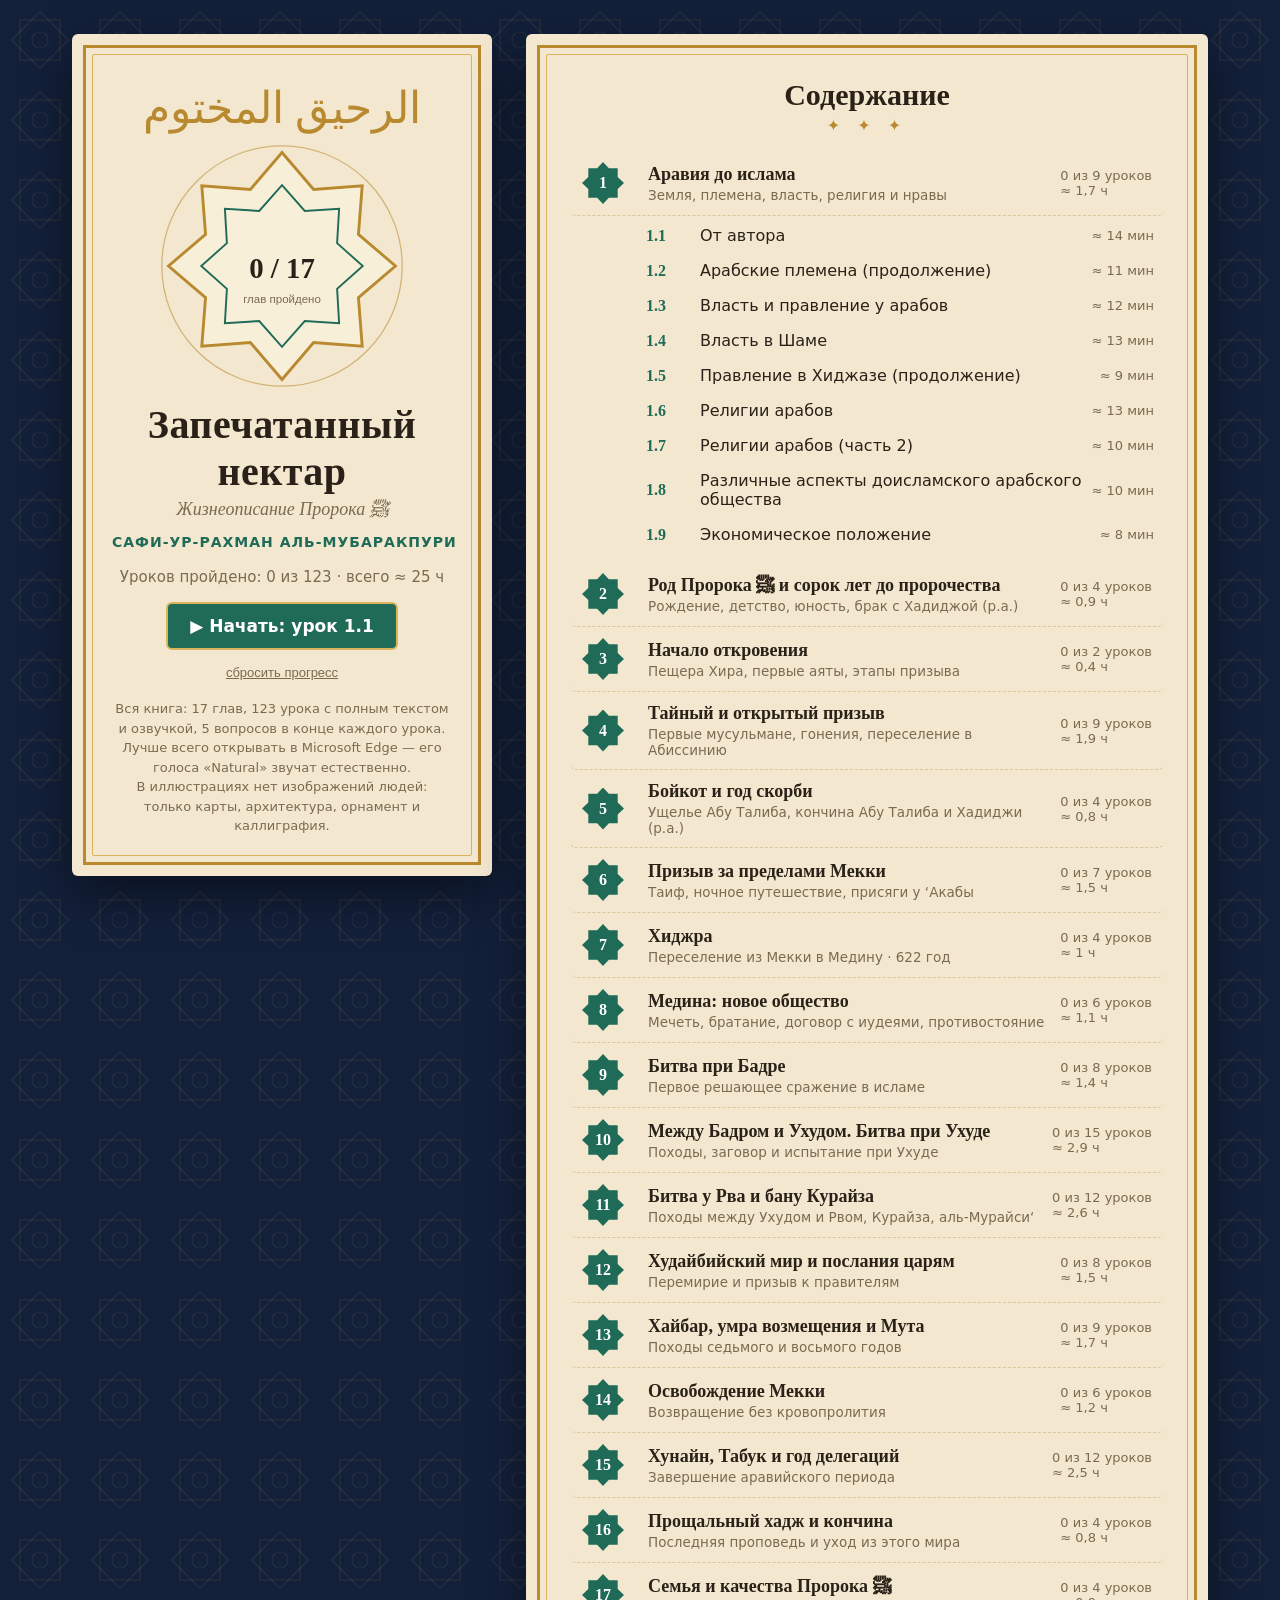
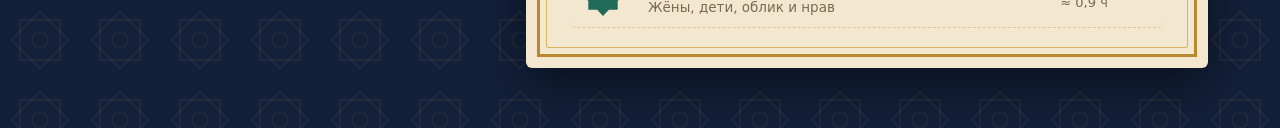
==== index.html @ 3b089b3a "Add files via upload" ====
<!doctype html><html lang="ru"><head><meta charset="utf-8"><meta name="viewport" content="width=device-width,initial-scale=1">
<title>Запечатанный нектар — интерактивная книга</title>
<style>
:root{--ink:#2a2118;--paper:#f3e8cf;--gold:#b8892f;--gold2:#d9b45a;--em:#1f6b57;--dim:#7a6a52;--night:#13203a}
*{box-sizing:border-box}html,body{margin:0}
body{min-height:100vh;background:var(--night);color:var(--ink);font-family:"Segoe UI",system-ui,sans-serif;
 background-image:url("data:image/svg+xml,%3Csvg xmlns='http://www.w3.org/2000/svg' width='80' height='80' viewBox='-40 -40 80 80'%3E%3Cg fill='none' stroke='%23d9b45a' stroke-opacity='.10' stroke-width='1.2'%3E%3Crect x='-20' y='-20' width='40' height='40'/%3E%3Crect x='-20' y='-20' width='40' height='40' transform='rotate(45)'/%3E%3Ccircle r='8'/%3E%3C/g%3E%3C/svg%3E")}
.wrap{max-width:1180px;margin:0 auto;padding:34px 22px 60px;display:grid;grid-template-columns:420px 1fr;gap:34px;align-items:start}
@media(max-width:960px){.wrap{grid-template-columns:minmax(0,1fr)}.cover{position:static}}
.card{background:var(--paper);border-radius:6px;box-shadow:0 18px 50px rgba(0,0,0,.45);position:relative;
 outline:3px solid var(--gold);outline-offset:-14px}
.card:after{content:"";position:absolute;inset:20px;border:1px solid var(--gold2);pointer-events:none;border-radius:2px}
.cover{padding:46px 40px 40px;text-align:center;position:sticky;top:24px}
.cover svg{width:250px;height:250px;display:block;margin:4px auto 10px}
.ar{font-family:"Amiri","Traditional Arabic","Arabic Typesetting","Noto Naskh Arabic","Segoe UI",serif;font-size:44px;color:var(--gold);direction:rtl;line-height:1.3}
h1{font-family:"Palatino Linotype",Palatino,"Book Antiqua",Georgia,serif;font-size:40px;margin:6px 0 4px;letter-spacing:.5px}
.sub{font-family:"Palatino Linotype",Palatino,Georgia,serif;font-style:italic;color:var(--dim);font-size:18px}
.auth{margin-top:14px;font-size:14px;letter-spacing:1px;white-space:nowrap;text-transform:uppercase;color:var(--em);font-weight:600}
.prog{margin:18px 0 16px;font-size:15px;color:var(--dim)}
.btn{display:inline-block;background:var(--em);color:#fff;text-decoration:none;padding:12px 22px;border-radius:6px;font-weight:600;font-size:17px;border:2px solid var(--gold2)}
.btn:hover{filter:brightness(1.12)}
.small{display:block;margin-top:14px;font-size:13px;color:var(--dim);background:none;border:0;cursor:pointer;text-decoration:underline;margin-left:auto;margin-right:auto}
.note{margin-top:18px;font-size:13px;color:var(--dim);line-height:1.5}
.toc{padding:40px 44px}
.toc h2{font-family:"Palatino Linotype",Palatino,Georgia,serif;font-size:30px;margin:4px 0 4px;text-align:center}
.rule{text-align:center;color:var(--gold);margin-bottom:16px;letter-spacing:6px}
ol{list-style:none;margin:0;padding:0}
.u{display:grid;grid-template-columns:52px 1fr auto;gap:14px;align-items:center;padding:11px 12px;border-radius:6px;text-decoration:none;color:inherit;border-bottom:1px dashed #d8c69c}
a.u:hover{background:#fff7e3}
.num{width:42px;height:42px;display:grid;place-items:center;font-weight:700;color:#fff;font-family:"Palatino Linotype",Georgia,serif;
 background:var(--em);clip-path:polygon(50% 0,64% 15%,85% 15%,85% 36%,100% 50%,85% 64%,85% 85%,64% 85%,50% 100%,36% 85%,15% 85%,15% 64%,0 50%,15% 36%,15% 15%,36% 15%)}
.u.done .num{background:var(--gold)}
.u.cur{background:#fbf1d6;outline:2px solid var(--gold2)}
.u.soon{opacity:.55;cursor:default}.u.soon .num{background:#a99a7c}
.ut{font-family:"Palatino Linotype",Palatino,Georgia,serif;font-weight:700;font-size:18px}
.us{font-size:13.5px;color:var(--dim);margin-top:2px}
.um{font-size:13px;color:var(--dim);white-space:nowrap}
.les{list-style:none;margin:2px 0 10px 66px;padding:0}.les a{display:grid;grid-template-columns:44px 1fr auto;gap:10px;align-items:center;padding:8px 10px;border-radius:6px;text-decoration:none;color:inherit;font-size:16px}.les a:hover{background:#fff7e3}.les a.cur{background:#fbf1d6;outline:2px solid var(--gold2)}.les .ln{font-weight:700;color:var(--em);font-family:"Palatino Linotype",Georgia,serif}.les a.done .ln{color:var(--gold)}
summary.u{cursor:pointer;list-style:none}summary.u::-webkit-details-marker{display:none}summary.u:hover{background:#fff7e3}
.tag{font-size:11.5px;letter-spacing:1px;text-transform:uppercase;padding:3px 8px;border-radius:10px;background:#e6d8b6;color:var(--dim)}
@media(max-width:600px){.wrap{padding:10px 8px 40px;gap:12px}.card:after{inset:10px}.cover{padding:30px 22px 26px}.cover svg{width:180px;height:180px}.ar{font-size:34px}h1{font-size:31px}.auth{white-space:normal;font-size:13px}.btn{font-size:18px;padding:14px 24px}
.toc{padding:28px 16px 22px}.toc h2{font-size:26px}.u{grid-template-columns:38px minmax(0,1fr);gap:10px;padding:10px 6px}.u .um{grid-column:2;white-space:normal}.num{width:34px;height:34px}.ut{font-size:17px}
.les{margin:2px 0 8px 4px}.les a{grid-template-columns:34px minmax(0,1fr) auto;gap:8px;padding:9px 6px;font-size:15.5px}.les .um{font-size:12px}}
</style></head><body>
<div class="wrap">
 <div class="card cover">
  <div class="ar">الرحيق المختوم</div>
  <svg viewBox="-130 -130 260 260" aria-hidden="true">
   <defs><clipPath id="clipS"><path id="starP"/></clipPath></defs>
   <g id="geo" fill="none" stroke="#b8892f" stroke-width="1.3" opacity=".55"></g>
   <path id="starO" fill="#f8efd9" stroke="#b8892f" stroke-width="3"/>
   <g clip-path="url(#clipS)"><rect id="fill" x="-130" width="260" fill="#d9b45a" opacity=".85"/></g>
   <path id="starI" fill="none" stroke="#1f6b57" stroke-width="2"/>
   <text id="cnt" y="12" text-anchor="middle" font-family="Palatino Linotype,Georgia,serif" font-size="30" font-weight="700" fill="#2a2118"></text>
   <text y="38" text-anchor="middle" font-family="Segoe UI,sans-serif" font-size="12" fill="#7a6a52">глав пройдено</text>
  </svg>
  <h1>Запечатанный нектар</h1>
  <div class="sub">Жизнеописание Пророка ﷺ</div>
  <div class="auth">Сафи-ур-Рахман аль-Мубаракпури</div>
  <div class="prog" id="prog"></div>
  <a class="btn" id="go" href="07-1/index.html">▶ Начать</a>
  <button class="small" id="reset">сбросить прогресс</button>
  <div class="note">Вся книга: 17 глав, 123 урока с полным текстом и озвучкой, 5 вопросов в конце каждого урока.<br>Лучше всего открывать в Microsoft Edge — его голоса «Natural» звучат естественно.<br>В иллюстрациях нет изображений людей: только карты, архитектура, орнамент и каллиграфия.</div>
 </div>
 <div class="card toc">
  <h2>Содержание</h2><div class="rule">✦ ✦ ✦</div>
  <ol id="list"></ol>
 </div>
</div>
<script src="lib/manifest.js"></script>
<script>
const UNITS = MANIFEST.map(c => [c.n, c.t, c.s, { lessons:c.lessons }]);
const key = 'animebook:progress:' + location.pathname.replace(/index\.html$/, '');
function load(){ try{ const v = JSON.parse(localStorage.getItem(key)); if(v && typeof v === 'object' && !Array.isArray(v)) return v; }catch(e){} return {}; }
const P = load(); const done = Array.isArray(P.done) ? P.done : [];
const pad = n => String(n).padStart(2, '0');
const LES = []; UNITS.forEach(u => { if(u[3] && u[3].lessons) u[3].lessons.forEach(l => LES.push({ id:l[0], t:l[1], min:l[2], ch:u[0] })); });
const chDone = u => u[3] && u[3].lessons && u[3].lessons.every(l => done.includes(l[0]));
const curCh = (() => { const id = (P.last && P.last.ch) || (LES.find(l => !done.includes(l.id)) || {}).id; const l = LES.find(x => x.id === id); return l ? l.ch : 1; })();
document.getElementById('list').innerHTML = UNITS.map(([n, t, s, o]) => {
  const k = o.lessons.filter(l => done.includes(l[0])).length, mins = o.lessons.reduce((a, l) => a + l[2], 0);
  return `<li><details ${n === curCh ? 'open' : ''}><summary class="u ${chDone([n, t, s, o]) ? 'done' : ''}"><span class="num">${chDone([n, t, s, o]) ? '✓' : n}</span><span><div class="ut">${t}</div><div class="us">${s}</div></span><span class="um">${k} из ${o.lessons.length} уроков<br>≈ ${String(Math.round(mins/6)/10).replace(".", ",")} ч</span></summary>
   <ol class="les">${o.lessons.map(([id, lt, mn], i) => `<li><a class="${done.includes(id) ? 'done' : ''} ${P.last && P.last.ch === id ? 'cur' : ''}" href="${id}/index.html"><span class="ln">${done.includes(id) ? '✓' : n + '.' + (i + 1)}</span><span>${lt}</span><span class="um">≈ ${mn} мин</span></a></li>`).join('')}</ol></details></li>`;
}).join('');
function star(R, r){ let d = ''; for(let i = 0; i < 16; i++){ const a = i*Math.PI/8 - Math.PI/2, q = i%2 ? r : R; d += (i ? 'L' : 'M') + (Math.cos(a)*q).toFixed(1) + ' ' + (Math.sin(a)*q).toFixed(1); } return d + 'Z'; }
const S = star(118, 86); ['starP', 'starO'].forEach(id => document.getElementById(id).setAttribute('d', S));
document.getElementById('starI').setAttribute('d', star(84, 62));
let g = ''; for(let i = 0; i < 8; i++) g += `<rect x="-60" y="-60" width="120" height="120" transform="rotate(${i*11.25})"/>`; g += '<circle r="125"/><circle r="40"/>'; document.getElementById('geo').innerHTML = g;
const nDone = UNITS.filter(chDone).length, frac = nDone / UNITS.length, f = document.getElementById('fill');
f.setAttribute('y', 118 - 236*frac); f.setAttribute('height', 236*frac + 12);
document.getElementById('cnt').textContent = `${nDone} / ${UNITS.length}`;
const lDone = LES.filter(l => done.includes(l.id)).length;
document.getElementById('prog').textContent = `Уроков пройдено: ${lDone} из ${LES.length} · всего ≈ ${Math.round(LES.reduce((a, l) => a + l.min, 0)/60)} ч`;
const go = document.getElementById('go');
const next = LES.find(l => !done.includes(l.id));
const last = LES.find(l => P.last && P.last.ch === l.id);
if(last && !done.includes(last.id)){ go.href = `${last.id}/index.html`; go.textContent = `▶ Продолжить: урок ${last.ch}.${last.id.split('-')[1]}`; }
else if(next){ go.href = `${next.id}/index.html`; go.textContent = lDone ? `▶ Дальше: урок ${next.ch}.${next.id.split('-')[1]}` : `▶ Начать: урок ${next.ch}.${next.id.split('-')[1]}`; }
else { go.href = `${LES[0].id}/index.html`; go.textContent = '✓ Книга пройдена — начать заново'; }
document.getElementById('reset').onclick = () => { localStorage.removeItem(key); location.reload(); };
</script></body></html>
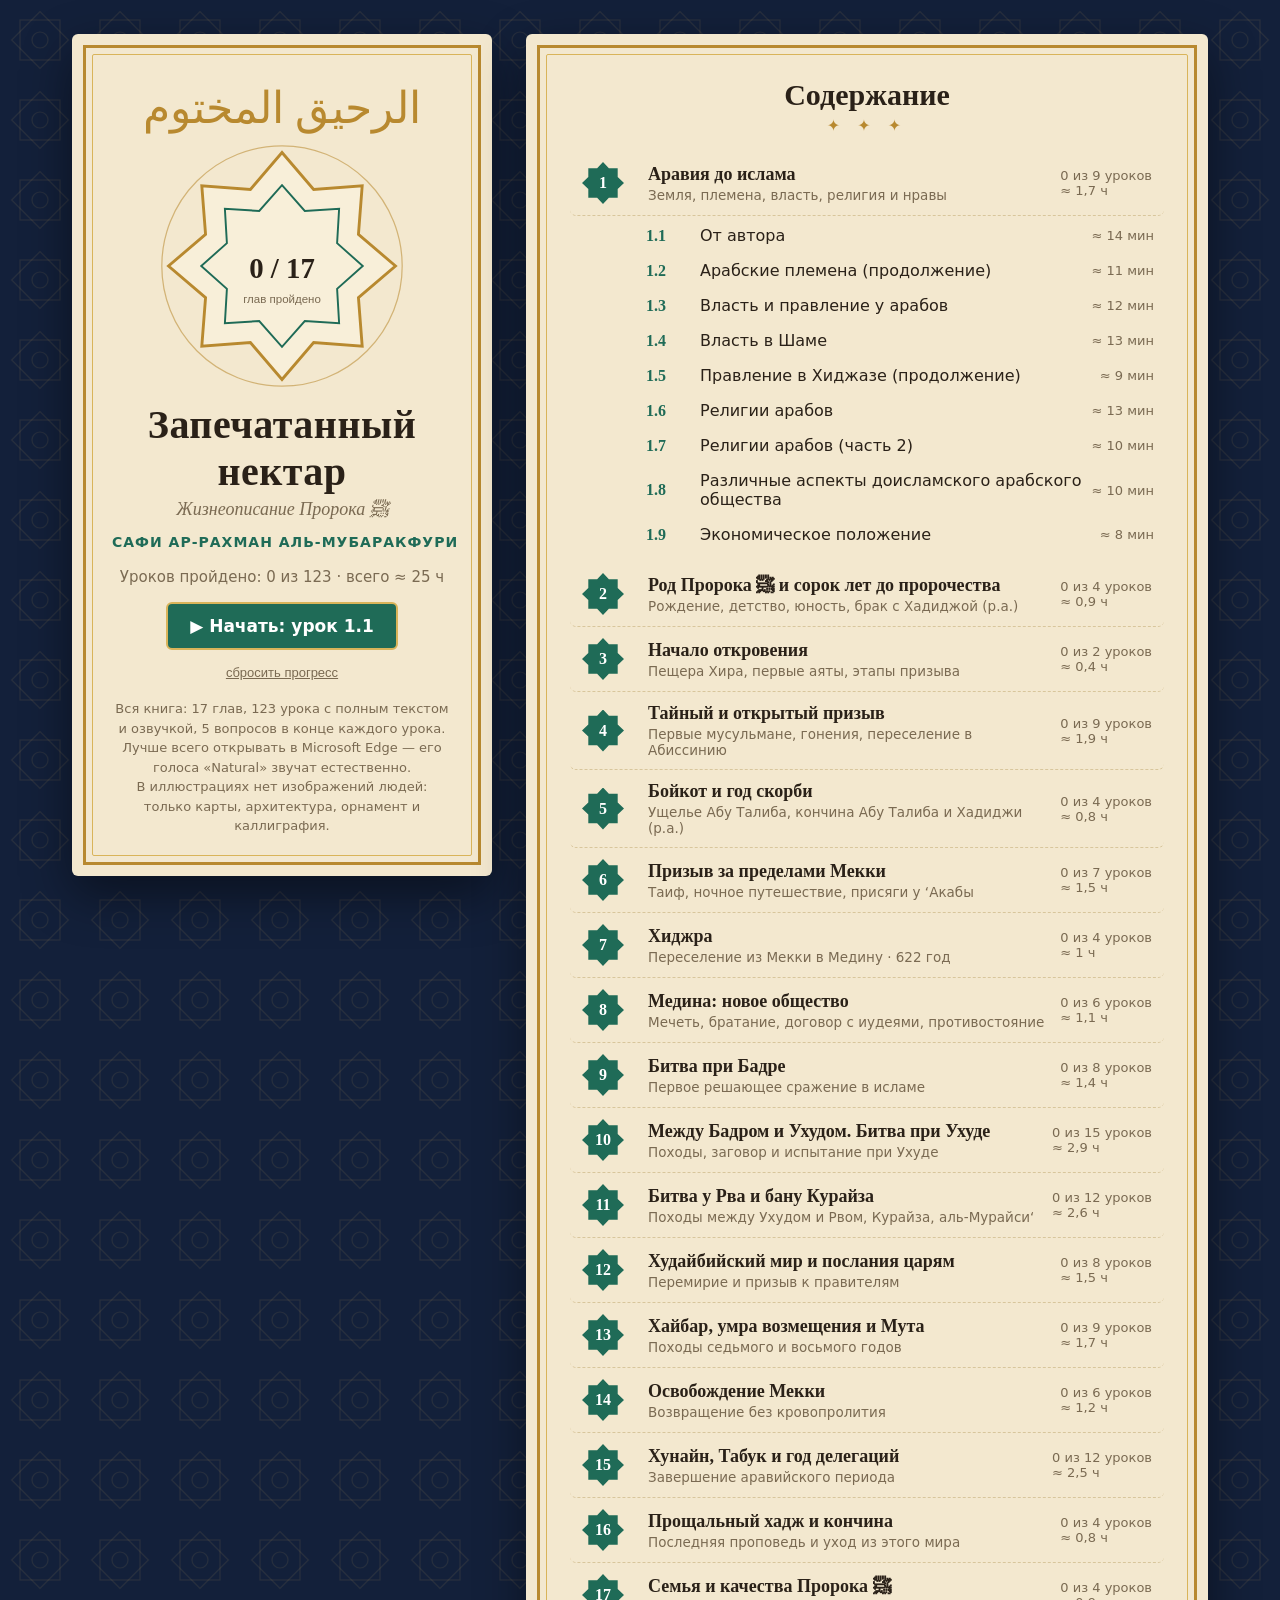
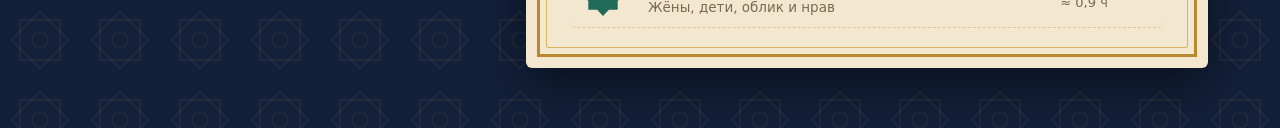
==== commit f7bbcca6: "Add files via upload" ====
--- a/index.html
+++ b/index.html
@@ -56,7 +56,7 @@
   </svg>
   <h1>Запечатанный нектар</h1>
   <div class="sub">Жизнеописание Пророка ﷺ</div>
-  <div class="auth">Сафи-ур-Рахман аль-Мубаракпури</div>
+  <div class="auth">Сафи ар-Рахман аль-Мубаракфури</div>
   <div class="prog" id="prog"></div>
   <a class="btn" id="go" href="07-1/index.html">▶ Начать</a>
   <button class="small" id="reset">сбросить прогресс</button>
